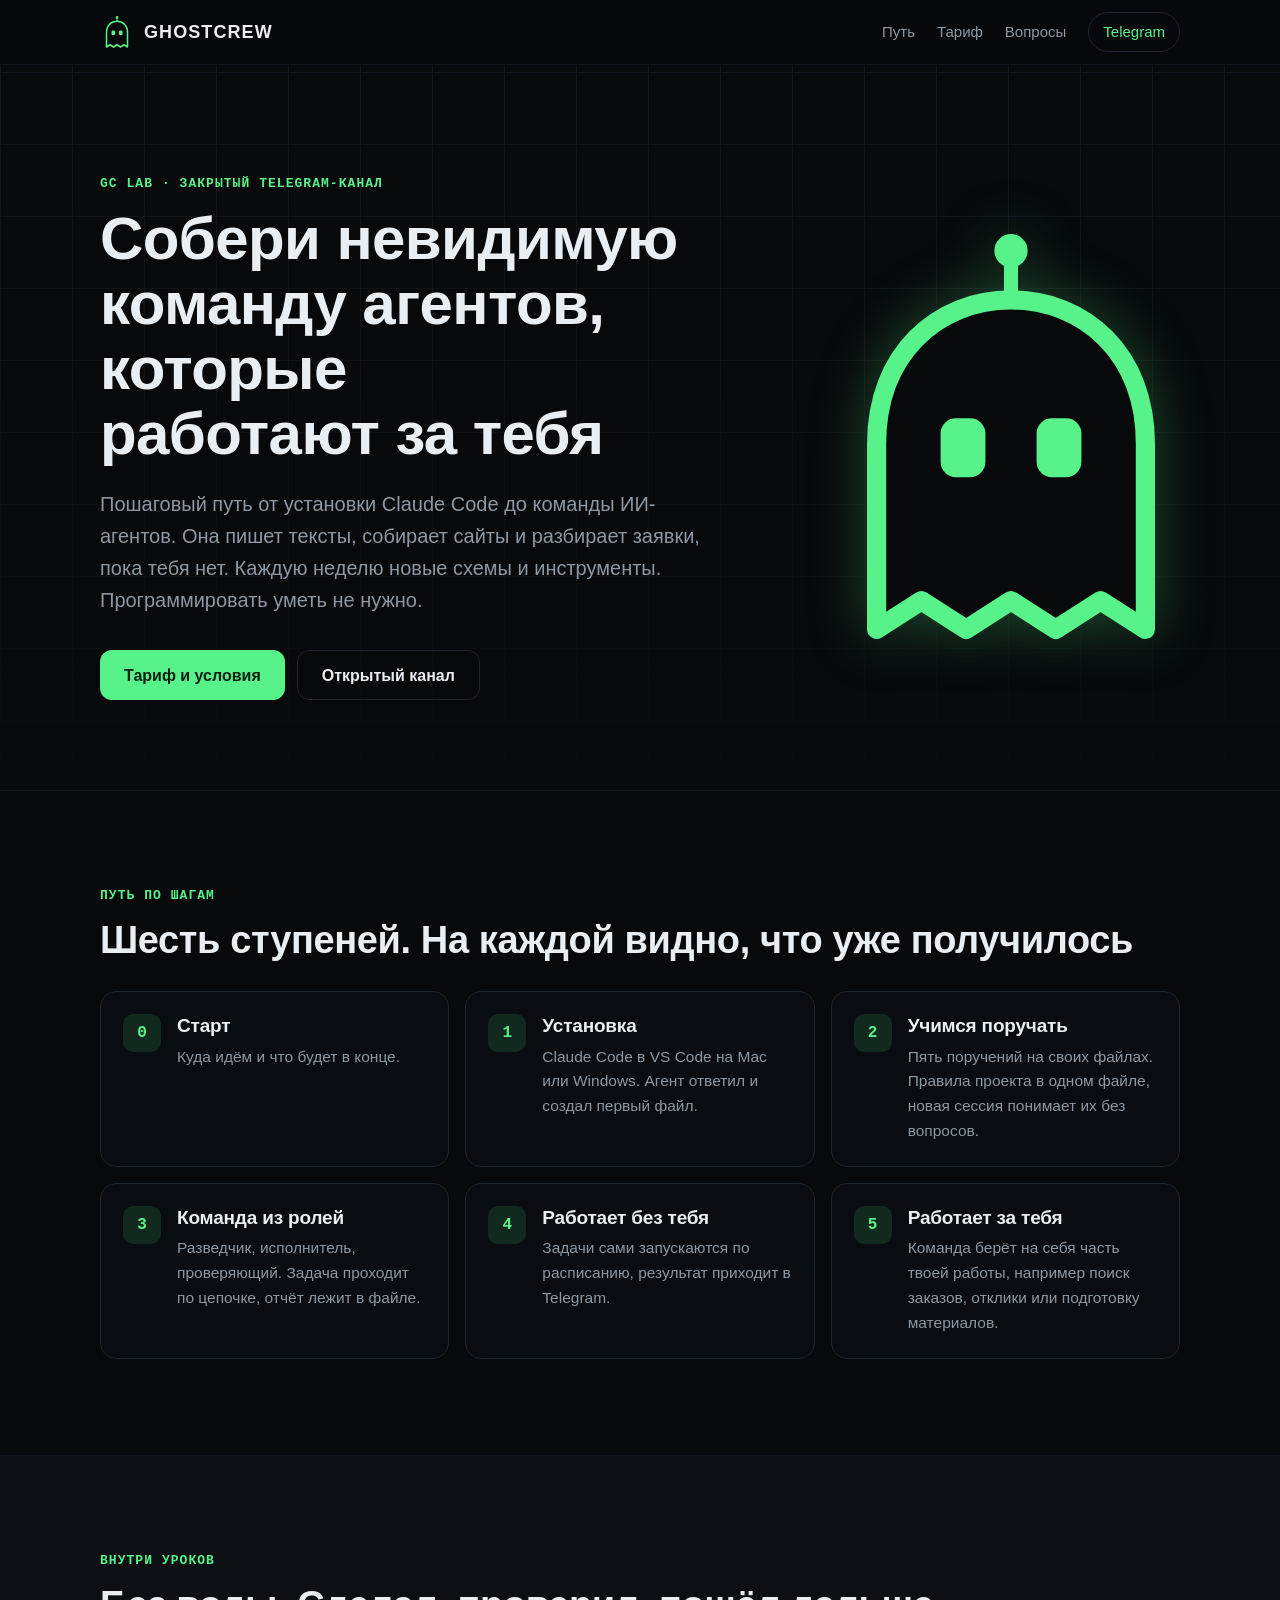
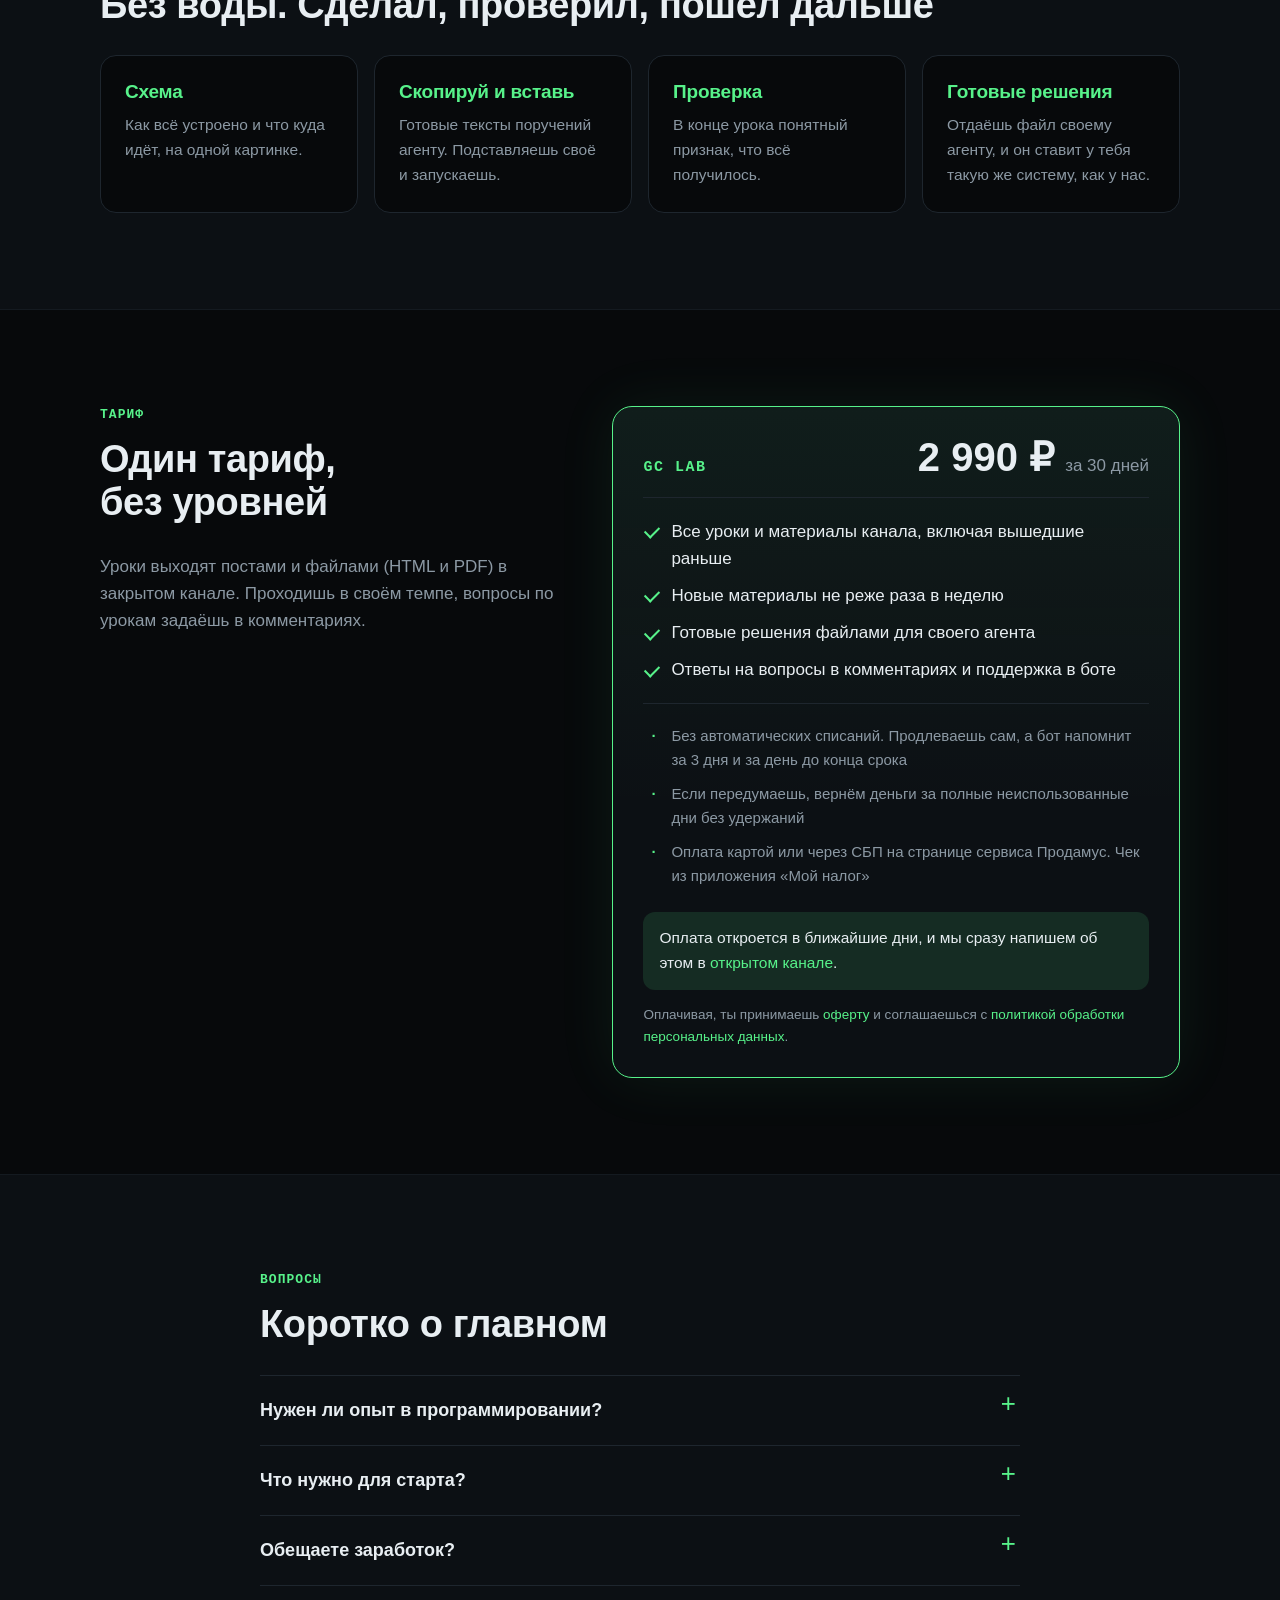
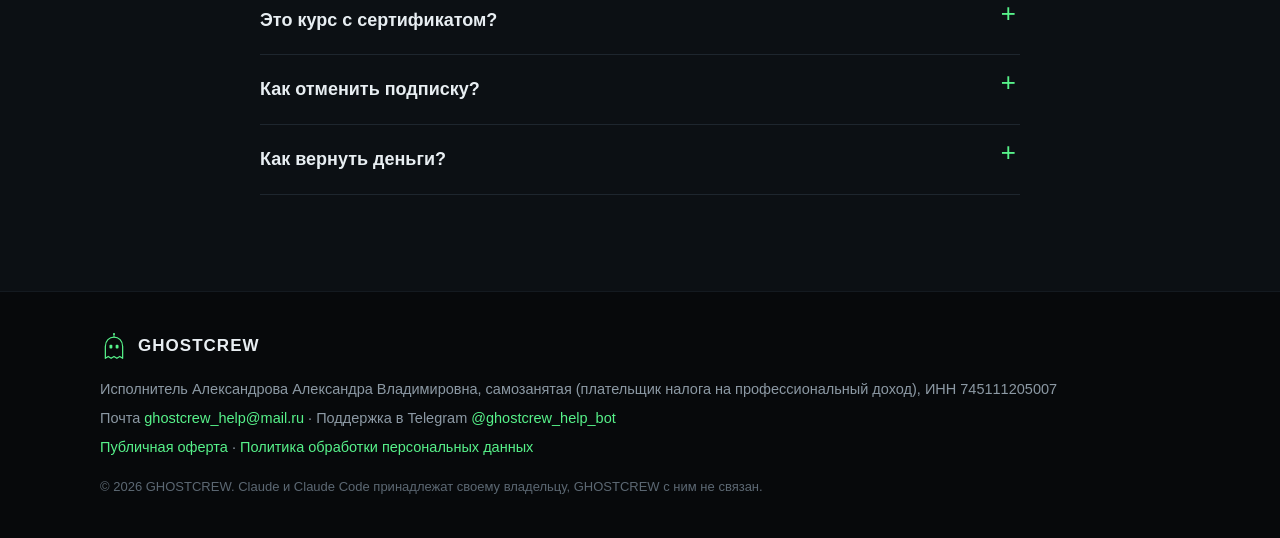
==== index.html @ 0bdbd12a "Сайт GHOSTCREW: главная, оферта, политика Co-Authored-By: Claude Opus 5.5 <noreply@anthropic.com>" ====
<!doctype html>
<html lang="ru">
<head>
<meta charset="utf-8">
<meta name="viewport" content="width=device-width, initial-scale=1, viewport-fit=cover">
<title>GHOSTCREW</title>
<meta name="description" content="GC LAB, закрытый Telegram-канал GHOSTCREW. Пошагово собираем в Claude Code команду ИИ-агентов, которая работает за тебя. Подписка 2 990 ₽ за 30 дней.">
<link rel="icon" href="logo.svg" type="image/svg+xml">
<link rel="stylesheet" href="style.css">
</head>
<body>
<div class="grid-bg" aria-hidden="true"></div>

<header class="top">
  <div class="wrap top-in">
    <a class="brand" href="./"><img src="logo.svg" alt="" width="34" height="34">GHOSTCREW</a>
    <nav class="nav">
      <a href="#put">Путь</a>
      <a href="#tarif">Тариф</a>
      <a href="#voprosy">Вопросы</a>
      <a class="nav-tg" href="https://t.me/ghostcrew_club">Telegram</a>
    </nav>
  </div>
</header>

<main>
<section class="hero">
  <div class="wrap hero-in">
    <div class="hero-text">
      <p class="label">GC LAB · закрытый Telegram-канал</p>
      <h1>Собери невидимую команду агентов, которые работают за тебя</h1>
      <p class="lead">Пошаговый путь от установки Claude Code до команды ИИ-агентов. Она пишет тексты, собирает сайты и разбирает заявки, пока тебя нет. Каждую неделю новые схемы и инструменты. Программировать уметь не нужно.</p>
      <div class="cta">
        <a class="btn btn-main" href="#tarif">Тариф и условия</a>
        <a class="btn btn-ghost" href="https://t.me/ghostcrew_club">Открытый канал</a>
      </div>
    </div>
    <div class="hero-ghost" aria-hidden="true">
      <img src="logo.svg" alt="" width="360" height="360">
    </div>
  </div>
</section>

<section class="sec" id="put">
  <div class="wrap">
    <p class="label">Путь по шагам</p>
    <h2>Шесть ступеней. На каждой видно, что уже получилось</h2>
    <ol class="steps">
      <li><span class="n">0</span><div><h3>Старт</h3><p>Куда идём и что будет в конце.</p></div></li>
      <li><span class="n">1</span><div><h3>Установка</h3><p>Claude Code в VS Code на Mac или Windows. Агент ответил и создал первый файл.</p></div></li>
      <li><span class="n">2</span><div><h3>Учимся поручать</h3><p>Пять поручений на своих файлах. Правила проекта в одном файле, новая сессия понимает их без вопросов.</p></div></li>
      <li><span class="n">3</span><div><h3>Команда из ролей</h3><p>Разведчик, исполнитель, проверяющий. Задача проходит по цепочке, отчёт лежит в файле.</p></div></li>
      <li><span class="n">4</span><div><h3>Работает без тебя</h3><p>Задачи сами запускаются по расписанию, результат приходит в Telegram.</p></div></li>
      <li><span class="n">5</span><div><h3>Работает за тебя</h3><p>Команда берёт на себя часть твоей работы, например поиск заказов, отклики или подготовку материалов.</p></div></li>
    </ol>
  </div>
</section>

<section class="sec sec-alt">
  <div class="wrap">
    <p class="label">Внутри уроков</p>
    <h2>Без воды. Сделал, проверил, пошёл дальше</h2>
    <div class="cards">
      <div class="card"><h3>Схема</h3><p>Как всё устроено и что куда идёт, на одной картинке.</p></div>
      <div class="card"><h3>Скопируй и вставь</h3><p>Готовые тексты поручений агенту. Подставляешь своё и запускаешь.</p></div>
      <div class="card"><h3>Проверка</h3><p>В конце урока понятный признак, что всё получилось.</p></div>
      <div class="card"><h3>Готовые решения</h3><p>Отдаёшь файл своему агенту, и он ставит у тебя такую же систему, как у нас.</p></div>
    </div>
  </div>
</section>

<section class="sec" id="tarif">
  <div class="wrap tarif-in">
    <div>
      <p class="label">Тариф</p>
      <h2>Один тариф, без уровней</h2>
      <p class="muted">Уроки выходят постами и файлами (HTML и PDF) в закрытом канале. Проходишь в своём темпе, вопросы по урокам задаёшь в комментариях.</p>
    </div>
    <div class="price-card">
      <div class="price-head">
        <span class="price-name">GC LAB</span>
        <span class="price">2 990 ₽ <small>за 30 дней</small></span>
      </div>
      <ul class="incl">
        <li>Все уроки и материалы канала, включая вышедшие раньше</li>
        <li>Новые материалы не реже раза в неделю</li>
        <li>Готовые решения файлами для своего агента</li>
        <li>Ответы на вопросы в комментариях и поддержка в боте</li>
      </ul>
      <ul class="terms">
        <li>Без автоматических списаний. Продлеваешь сам, а бот напомнит за 3 дня и за день до конца срока</li>
        <li>Если передумаешь, вернём деньги за полные неиспользованные дни без удержаний</li>
        <li>Оплата картой или через СБП на странице сервиса Продамус. Чек из приложения «Мой налог»</li>
      </ul>
      <p class="soon">Оплата откроется в ближайшие дни, и мы сразу напишем об этом в <a href="https://t.me/ghostcrew_club">открытом канале</a>.</p>
      <p class="fine">Оплачивая, ты принимаешь <a href="oferta.html">оферту</a> и соглашаешься с <a href="politika.html">политикой обработки персональных данных</a>.</p>
    </div>
  </div>
</section>

<section class="sec sec-alt" id="voprosy">
  <div class="wrap narrow">
    <p class="label">Вопросы</p>
    <h2>Коротко о главном</h2>
    <details>
      <summary>Нужен ли опыт в программировании?</summary>
      <p>Нет. Путь начинается с установки, и всё расписано по шагам. Код за тебя пишет агент, а ты ставишь ему задачи и проверяешь результат.</p>
    </details>
    <details>
      <summary>Что нужно для старта?</summary>
      <p>Mac или компьютер с Windows, бесплатный редактор VS Code и подписка Claude Pro или выше. Подписку оформляешь сам, напрямую у владельца сервиса. Мы не продаём доступ к Claude и не помогаем его получить. Официально сервис в России недоступен, учти это до оплаты.</p>
    </details>
    <details>
      <summary>Обещаете заработок?</summary>
      <p>Нет. Мы учим собирать агентов и проверять их работу. Сколько это сэкономит или принесёт, зависит от твоих задач и действий.</p>
    </details>
    <details>
      <summary>Это курс с сертификатом?</summary>
      <p>Нет. Это информационные материалы в закрытом канале, без аттестации и документов об обучении.</p>
    </details>
    <details>
      <summary>Как отменить подписку?</summary>
      <p>Отменять ничего не нужно. Автоматических списаний нет, и если не продлишь, доступ закончится сам.</p>
    </details>
    <details>
      <summary>Как вернуть деньги?</summary>
      <p>Напиши в поддержку <a href="https://t.me/ghostcrew_help_bot">@ghostcrew_help_bot</a> или на почту ниже. Вернём за полные неиспользованные дни без удержаний. Порядок описан в <a href="oferta.html">оферте</a>.</p>
    </details>
  </div>
</section>
</main>

<footer class="foot">
  <div class="wrap foot-in">
    <div class="foot-brand"><img src="logo.svg" alt="" width="28" height="28">GHOSTCREW</div>
    <div class="req">
      <p>Исполнитель Александрова Александра Владимировна, самозанятая (плательщик налога на профессиональный доход), ИНН 745111205007</p>
      <p>Почта <a href="mailto:ghostcrew_help@mail.ru">ghostcrew_help@mail.ru</a> · Поддержка в Telegram <a href="https://t.me/ghostcrew_help_bot">@ghostcrew_help_bot</a></p>
      <p><a href="oferta.html">Публичная оферта</a> · <a href="politika.html">Политика обработки персональных данных</a></p>
    </div>
    <p class="copy">© 2026 GHOSTCREW. Claude и Claude Code принадлежат своему владельцу, GHOSTCREW с ним не связан.</p>
  </div>
</footer>
</body>
</html>
---- style.css ----
:root {
  --bg: #07090B;
  --bg-2: #0C1014;
  --line: #141A20;
  --line-2: #1E262E;
  --fg: #E8EEF2;
  --muted: #8C99A4;
  --accent: #57F28A;
  --accent-dim: rgba(87, 242, 138, 0.12);
  --mono: ui-monospace, "SF Mono", "JetBrains Mono", Menlo, Consolas, monospace;
  --sans: -apple-system, BlinkMacSystemFont, "Segoe UI", Roboto, "Helvetica Neue", Arial, sans-serif;
  color-scheme: dark;
}
* { box-sizing: border-box; }
html { scroll-behavior: smooth; }
body {
  margin: 0;
  background: var(--bg);
  color: var(--fg);
  font: 17px/1.6 var(--sans);
  -webkit-font-smoothing: antialiased;
}
img { max-width: 100%; display: block; }
a { color: var(--accent); text-decoration: none; }
a:hover { text-decoration: underline; }

.grid-bg {
  position: fixed; inset: 0; z-index: -1; pointer-events: none;
  background-image:
    linear-gradient(var(--line) 1px, transparent 1px),
    linear-gradient(90deg, var(--line) 1px, transparent 1px);
  background-size: 72px 72px;
  mask-image: linear-gradient(to bottom, #000 0%, rgba(0,0,0,.35) 60%, transparent 100%);
  -webkit-mask-image: linear-gradient(to bottom, #000 0%, rgba(0,0,0,.35) 60%, transparent 100%);
}

.wrap {
  max-width: 1120px; margin: 0 auto;
  padding-left: max(20px, env(safe-area-inset-left, 0px));
  padding-right: max(20px, env(safe-area-inset-right, 0px));
}
.narrow { max-width: 800px; }

.label {
  font: 600 13px/1.4 var(--mono);
  letter-spacing: .08em; text-transform: uppercase;
  color: var(--accent); margin: 0 0 14px;
}
h1, h2, h3 { text-wrap: balance; margin: 0; letter-spacing: -.01em; }
h1 { font-size: clamp(34px, 5.4vw, 60px); line-height: 1.08; font-weight: 800; }
h2 { font-size: clamp(26px, 3.4vw, 38px); line-height: 1.15; font-weight: 750; margin-bottom: 28px; }
h3 { font-size: 19px; line-height: 1.3; font-weight: 700; }
p { margin: 0; }
.muted { color: var(--muted); }

/* top */
.top {
  position: sticky; top: 0; z-index: 10;
  background: rgba(7, 9, 11, .82);
  backdrop-filter: blur(10px); -webkit-backdrop-filter: blur(10px);
  border-bottom: 1px solid var(--line);
  padding-top: env(safe-area-inset-top, 0px);
}
.top-in { display: flex; align-items: center; justify-content: space-between; gap: 16px; height: 64px; }
.brand { display: flex; align-items: center; gap: 10px; color: var(--fg); font: 800 18px/1 var(--sans); letter-spacing: .06em; }
.brand:hover { text-decoration: none; }
.nav { display: flex; gap: 22px; align-items: center; }
.nav a { color: var(--muted); font-size: 15px; }
.nav a:hover { color: var(--fg); text-decoration: none; }
.nav .nav-tg { color: var(--accent); border: 1px solid var(--line-2); padding: 7px 14px; border-radius: 999px; }

/* hero */
.hero { padding-block: clamp(56px, 9vw, 110px) clamp(48px, 7vw, 90px); }
.hero-in { display: grid; grid-template-columns: 1.35fr .65fr; gap: 40px; align-items: center; }
.hero-text { min-width: 0; }
.lead { margin-top: 22px; font-size: clamp(17px, 1.6vw, 20px); color: var(--muted); max-width: 620px; }
.cta { display: flex; flex-wrap: wrap; gap: 12px; margin-top: 34px; }
.btn {
  display: inline-flex; align-items: center; justify-content: center;
  min-height: 50px; padding: 0 24px; border-radius: 12px;
  font-weight: 700; font-size: 16px;
}
.btn:hover { text-decoration: none; }
.btn-main { background: var(--accent); color: #062010; }
.btn-main:hover { filter: brightness(1.08); }
.btn-ghost { border: 1px solid var(--line-2); color: var(--fg); }
.btn-ghost:hover { border-color: var(--accent); }
.hero-ghost { display: flex; justify-content: center; }
.hero-ghost img {
  width: min(320px, 100%); height: auto;
  filter: drop-shadow(0 0 28px rgba(87, 242, 138, .28));
  animation: float 6s ease-in-out infinite;
}
@keyframes float { 0%, 100% { transform: translateY(0); } 50% { transform: translateY(-12px); } }
@media (prefers-reduced-motion: reduce) { .hero-ghost img { animation: none; } html { scroll-behavior: auto; } }

/* sections */
.sec { padding-block: clamp(56px, 8vw, 96px); border-top: 1px solid var(--line); }
.sec-alt { background: var(--bg-2); }

.steps { list-style: none; margin: 0; padding: 0; display: grid; grid-template-columns: repeat(3, 1fr); gap: 16px; }
.steps li {
  display: flex; gap: 16px; padding: 22px;
  border: 1px solid var(--line-2); border-radius: 16px; background: rgba(12, 16, 20, .6);
}
.steps li > div { min-width: 0; }
.steps .n {
  flex: none; width: 38px; height: 38px; border-radius: 10px;
  display: grid; place-items: center;
  font: 700 16px/1 var(--mono); color: var(--accent); background: var(--accent-dim);
}
.steps p { color: var(--muted); margin-top: 6px; font-size: 15.5px; }

.cards { display: grid; grid-template-columns: repeat(4, 1fr); gap: 16px; }
.card { padding: 24px; border: 1px solid var(--line-2); border-radius: 16px; background: var(--bg); min-width: 0; }
.card h3 { color: var(--accent); }
.card p { color: var(--muted); margin-top: 8px; font-size: 15.5px; }

/* tarif */
.tarif-in { display: grid; grid-template-columns: .9fr 1.1fr; gap: 48px; align-items: start; }
.tarif-in > div { min-width: 0; }
.price-card {
  border: 1px solid var(--accent); border-radius: 20px; padding: 30px;
  background: linear-gradient(180deg, rgba(87, 242, 138, .06), transparent 60%), var(--bg-2);
  box-shadow: 0 0 60px rgba(87, 242, 138, .08);
}
.price-head { display: flex; flex-wrap: wrap; align-items: baseline; justify-content: space-between; gap: 8px 16px; padding-bottom: 20px; border-bottom: 1px solid var(--line-2); }
.price-name { font: 700 15px/1 var(--mono); letter-spacing: .1em; color: var(--accent); }
.price { font-size: 40px; font-weight: 800; line-height: 1; }
.price small { font-size: 17px; font-weight: 500; color: var(--muted); }
.incl, .terms { list-style: none; margin: 20px 0 0; padding: 0; display: grid; gap: 10px; }
.incl li, .terms li { position: relative; padding-left: 28px; }
.incl li::before { content: ""; position: absolute; left: 2px; top: .5em; width: 12px; height: 7px; border-left: 2px solid var(--accent); border-bottom: 2px solid var(--accent); transform: rotate(-45deg); }
.terms { padding-top: 20px; border-top: 1px solid var(--line-2); }
.terms li { color: var(--muted); font-size: 15px; }
.terms li::before { content: "·"; position: absolute; left: 8px; color: var(--accent); font-weight: 800; }
.soon { margin-top: 24px; padding: 14px 16px; border-radius: 12px; background: var(--accent-dim); font-size: 15.5px; }
.fine { margin-top: 14px; font-size: 13.5px; color: var(--muted); }

/* faq */
details { border-bottom: 1px solid var(--line-2); }
details:first-of-type { border-top: 1px solid var(--line-2); }
summary {
  cursor: pointer; list-style: none; padding: 20px 36px 20px 0; position: relative;
  font-weight: 650; font-size: 18px;
}
summary::-webkit-details-marker { display: none; }
summary::after { content: "+"; position: absolute; right: 4px; top: 16px; font: 400 26px/1 var(--mono); color: var(--accent); }
details[open] summary::after { content: "−"; }
details p { color: var(--muted); padding: 0 0 22px; max-width: 680px; }

/* footer */
.foot { border-top: 1px solid var(--line); padding-block: 40px calc(40px + env(safe-area-inset-bottom, 0px)); }
.foot-in { display: grid; gap: 18px; }
.foot-brand { display: flex; align-items: center; gap: 10px; font-weight: 800; letter-spacing: .06em; }
.req { display: grid; gap: 6px; color: var(--muted); font-size: 14.5px; }
.copy { color: #5C6873; font-size: 13px; }

/* документы */
.doc { padding-block: 48px 80px; }
.doc .wrap { max-width: 820px; }
.doc h1 { font-size: clamp(26px, 4vw, 36px); margin-bottom: 6px; }
.doc .sub { color: var(--muted); margin-bottom: 8px; }
.doc .ed { color: var(--muted); font: 14px/1.4 var(--mono); margin-bottom: 36px; }
.doc h2 { font-size: 21px; margin: 36px 0 12px; }
.doc p { margin: 0 0 12px; color: #CBD5DC; overflow-wrap: anywhere; }
.doc hr { border: 0; border-top: 1px solid var(--line-2); margin: 56px 0 40px; }
.back { display: inline-block; margin-bottom: 28px; font-size: 15px; }

@media (max-width: 960px) {
  .cards { grid-template-columns: repeat(2, 1fr); }
  .steps { grid-template-columns: repeat(2, 1fr); }
  .tarif-in { grid-template-columns: 1fr; gap: 28px; }
}
@media (max-width: 720px) {
  .hero-in { grid-template-columns: 1fr; }
  .hero-ghost { order: -1; justify-content: flex-start; }
  .hero-ghost img { width: 120px; }
  .nav a:not(.nav-tg) { display: none; }
  .steps, .cards { grid-template-columns: 1fr; }
  .price-card { padding: 22px; }
  .price { font-size: 34px; }
}
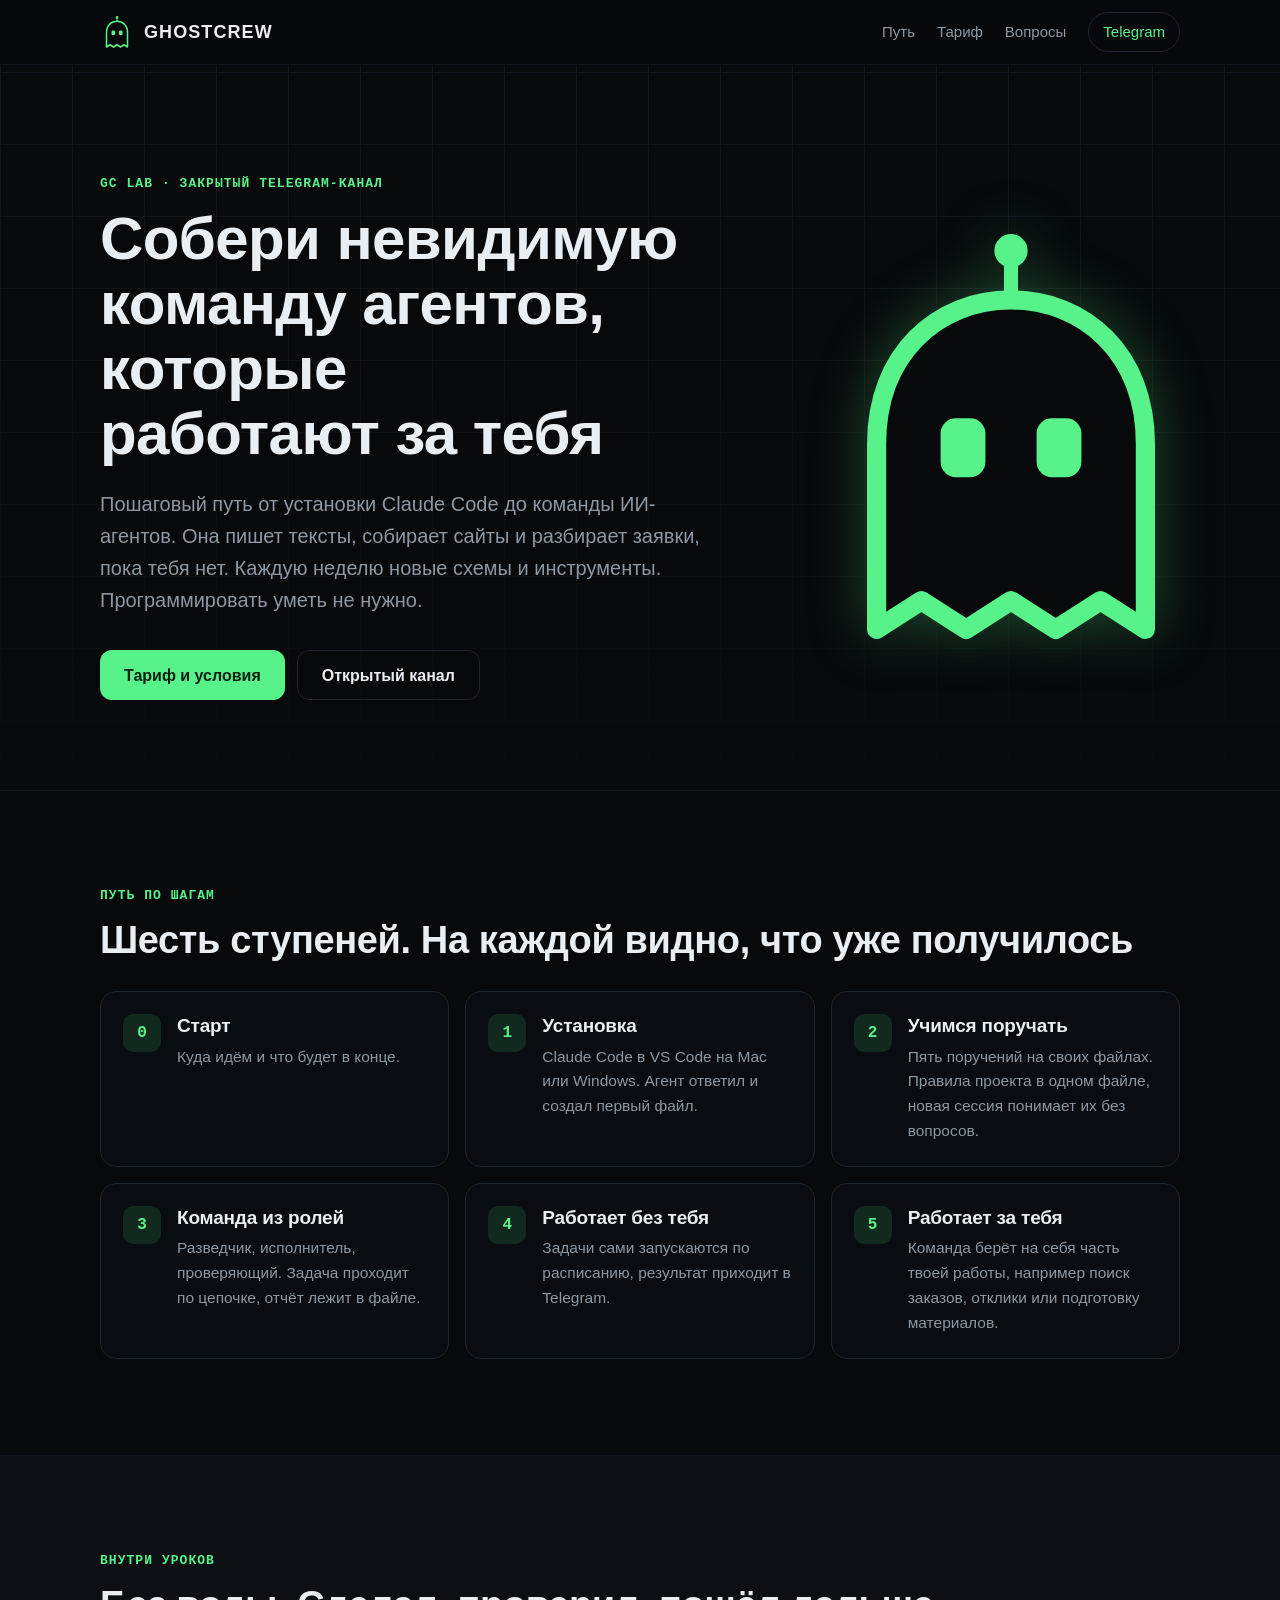
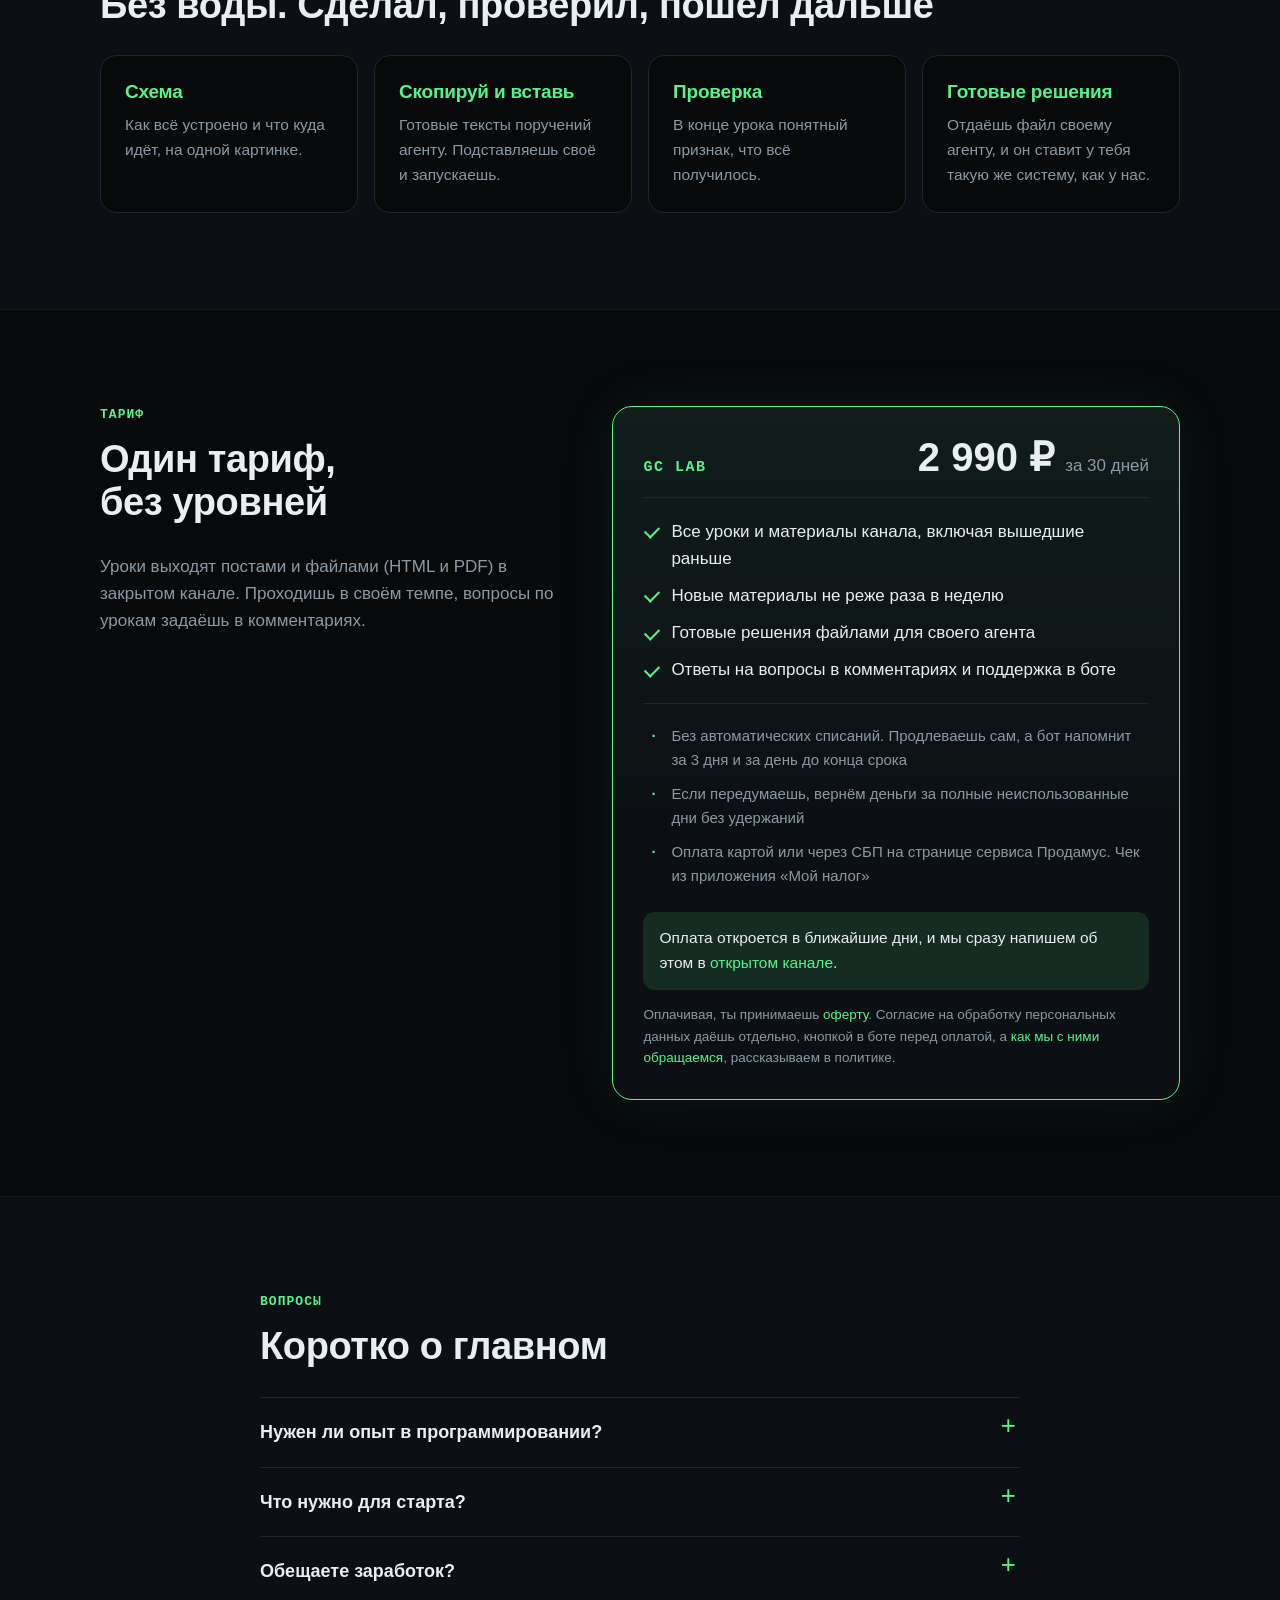
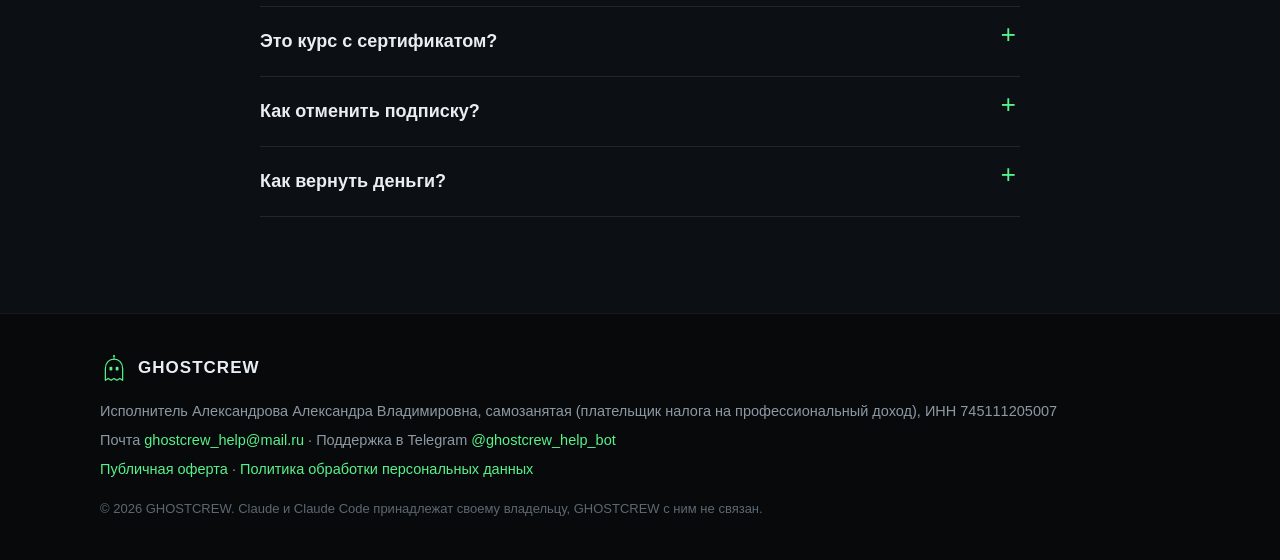
==== commit 504ee9b6: "Сайт: согласие на ПДн отдельно от оплаты (152-ФЗ); выкладка с пачкой Co-Authored-By: Claude Opus 5.5" ====
--- a/index.html
+++ b/index.html
@@ -93,7 +93,7 @@
         <li>Оплата картой или через СБП на странице сервиса Продамус. Чек из приложения «Мой налог»</li>
       </ul>
       <p class="soon">Оплата откроется в ближайшие дни, и мы сразу напишем об этом в <a href="https://t.me/ghostcrew_club">открытом канале</a>.</p>
-      <p class="fine">Оплачивая, ты принимаешь <a href="oferta.html">оферту</a> и соглашаешься с <a href="politika.html">политикой обработки персональных данных</a>.</p>
+      <p class="fine">Оплачивая, ты принимаешь <a href="oferta.html">оферту</a>. Согласие на обработку персональных данных даёшь отдельно, кнопкой в боте перед оплатой, а <a href="politika.html">как мы с ними обращаемся</a>, рассказываем в политике.</p>
     </div>
   </div>
 </section>
--- a/style.css
+++ b/style.css
@@ -181,3 +181,12 @@
   .price-card { padding: 22px; }
   .price { font-size: 34px; }
 }
+
+@media print {
+  body, .doc { background: #fff; color: #000; font-size: 11pt; }
+  .top, .back, .grid-bg { display: none; }
+  .doc { padding: 0; }
+  .doc h1, .doc h2 { color: #000; }
+  .doc p, .doc .sub, .doc .ed { color: #000; }
+  a { color: #000; }
+}
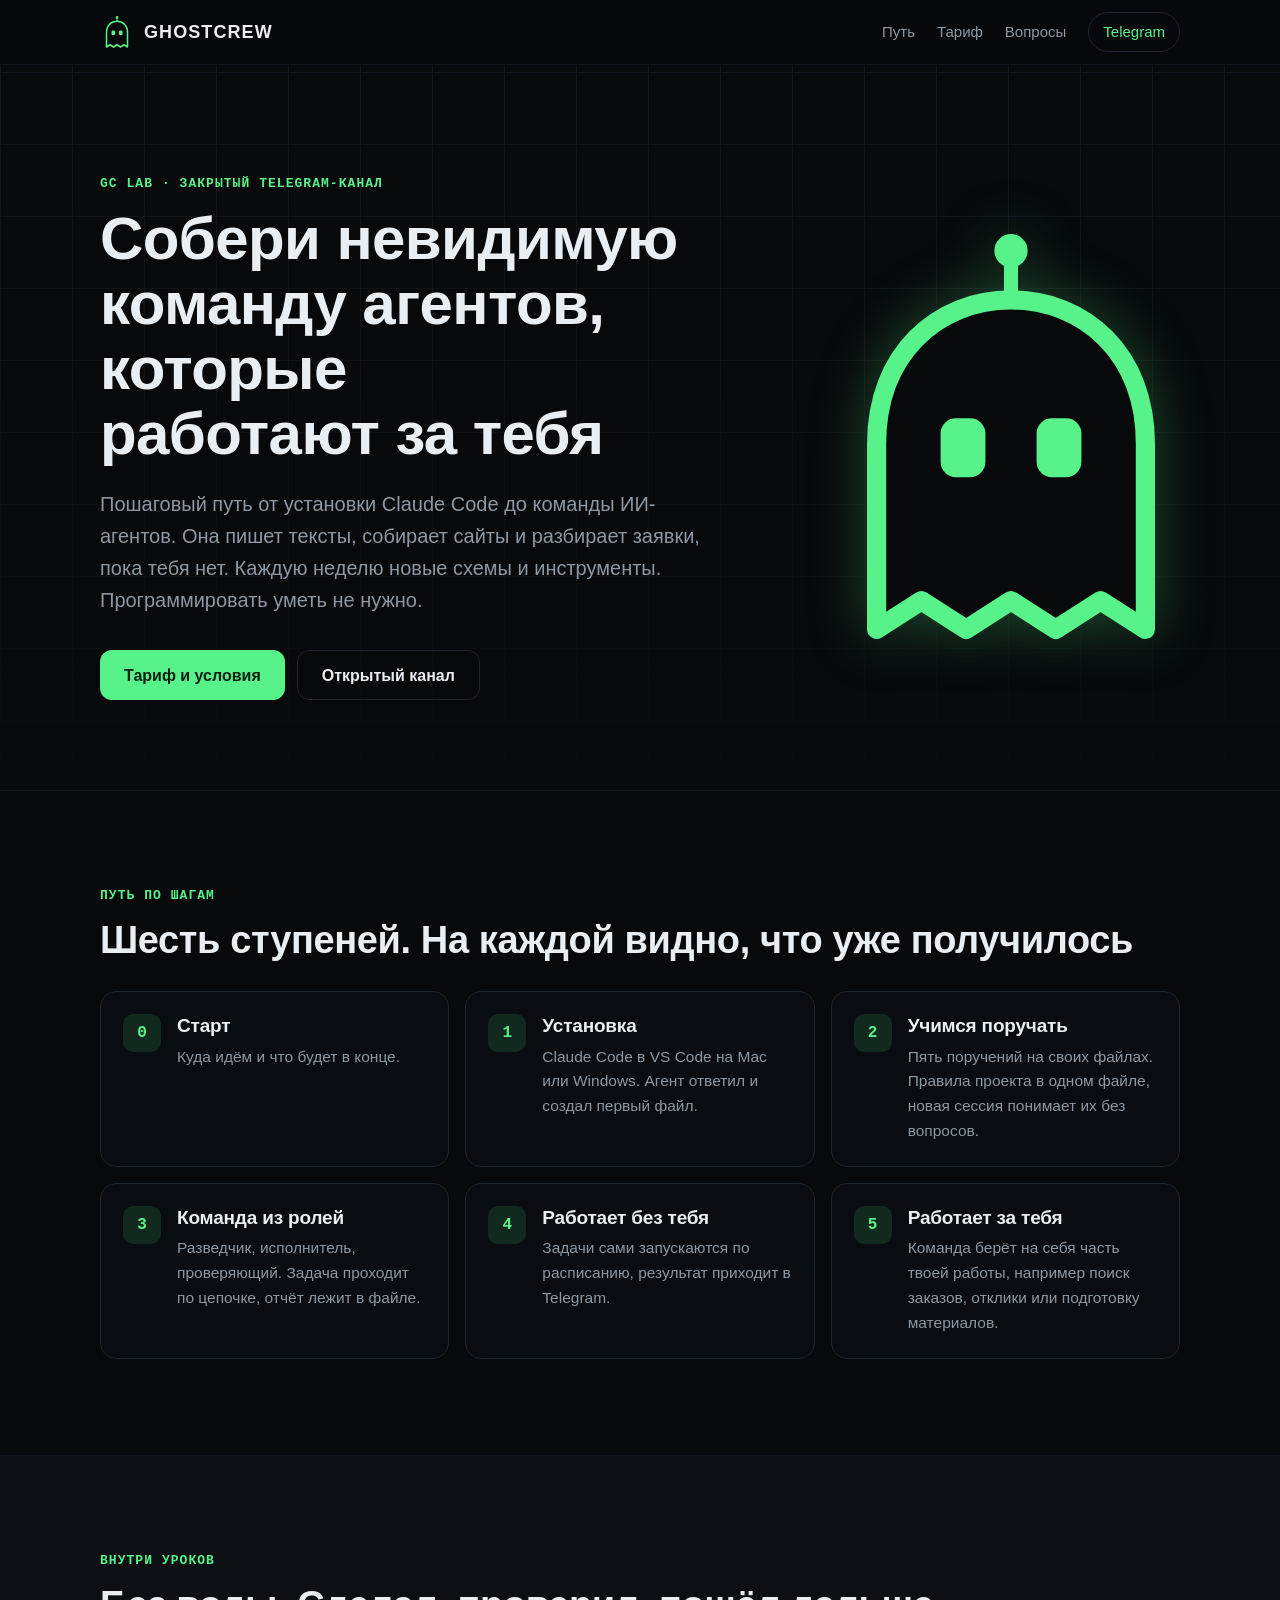
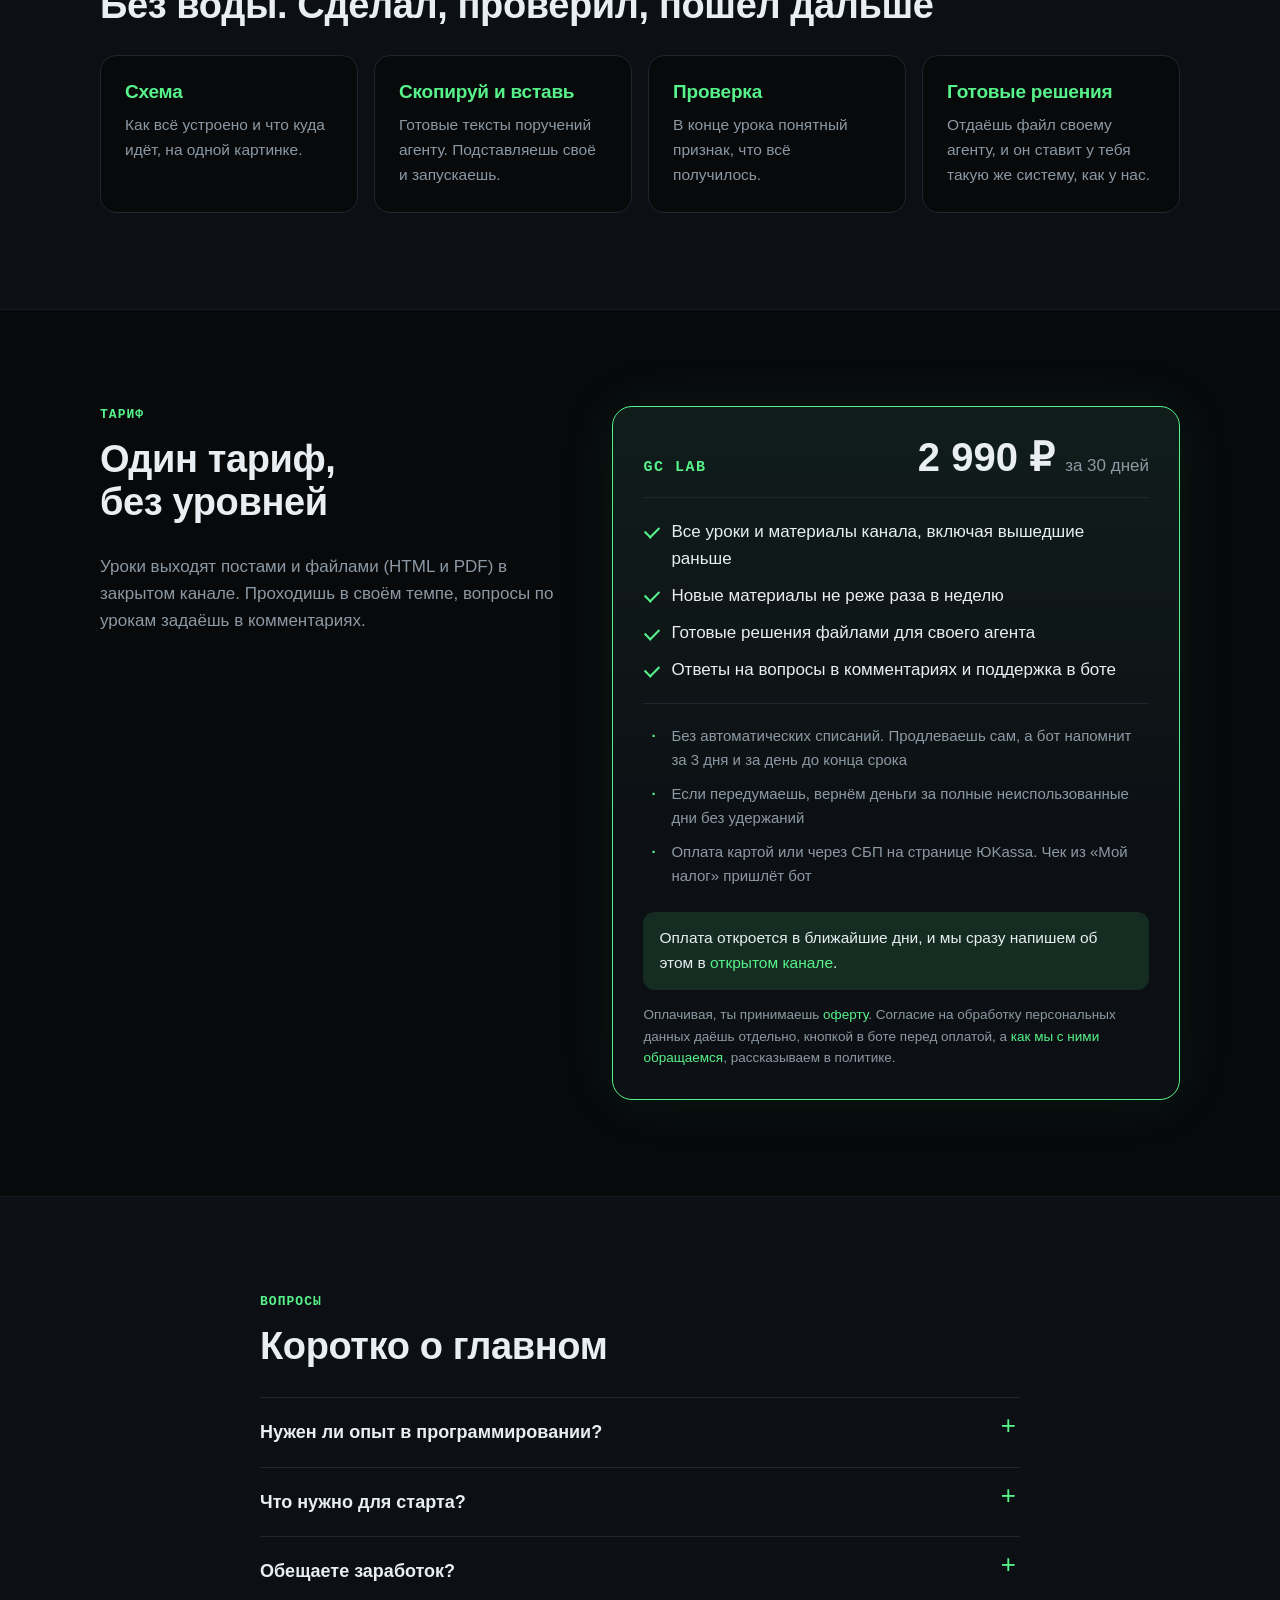
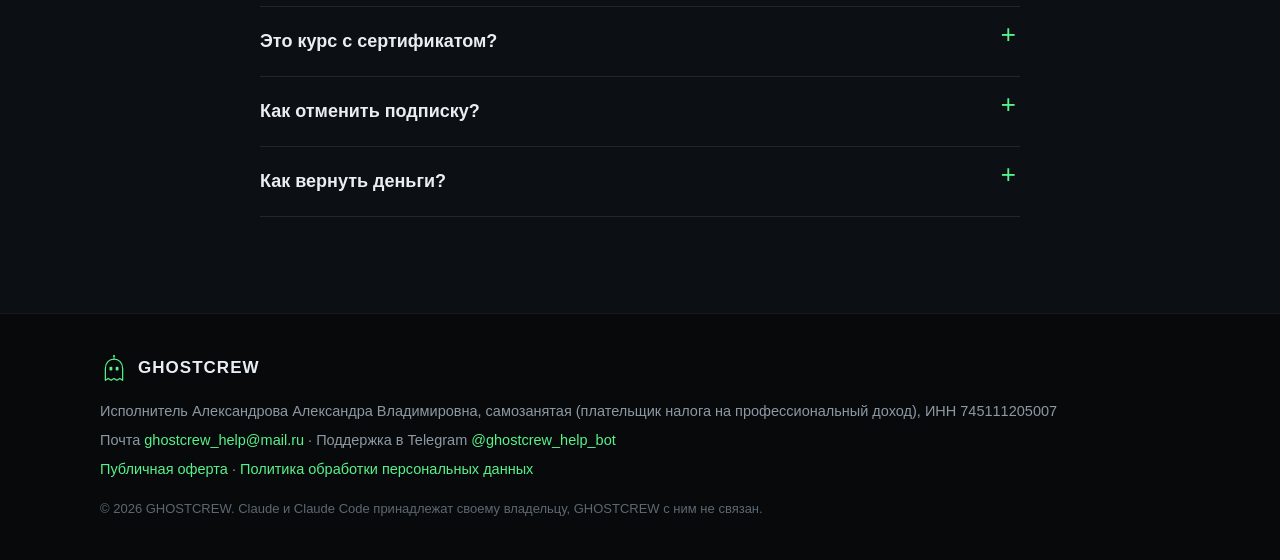
==== commit 2ca61976: "Оферта, политика, согласие, главная: оплата через ЮKassa вместо Продамуса (редакция 11.11.2026) Офер" ====
--- a/index.html
+++ b/index.html
@@ -90,7 +90,7 @@
       <ul class="terms">
         <li>Без автоматических списаний. Продлеваешь сам, а бот напомнит за 3 дня и за день до конца срока</li>
         <li>Если передумаешь, вернём деньги за полные неиспользованные дни без удержаний</li>
-        <li>Оплата картой или через СБП на странице сервиса Продамус. Чек из приложения «Мой налог»</li>
+        <li>Оплата картой или через СБП на странице ЮKassa. Чек из «Мой налог» пришлёт бот</li>
       </ul>
       <p class="soon">Оплата откроется в ближайшие дни, и мы сразу напишем об этом в <a href="https://t.me/ghostcrew_club">открытом канале</a>.</p>
       <p class="fine">Оплачивая, ты принимаешь <a href="oferta.html">оферту</a>. Согласие на обработку персональных данных даёшь отдельно, кнопкой в боте перед оплатой, а <a href="politika.html">как мы с ними обращаемся</a>, рассказываем в политике.</p>
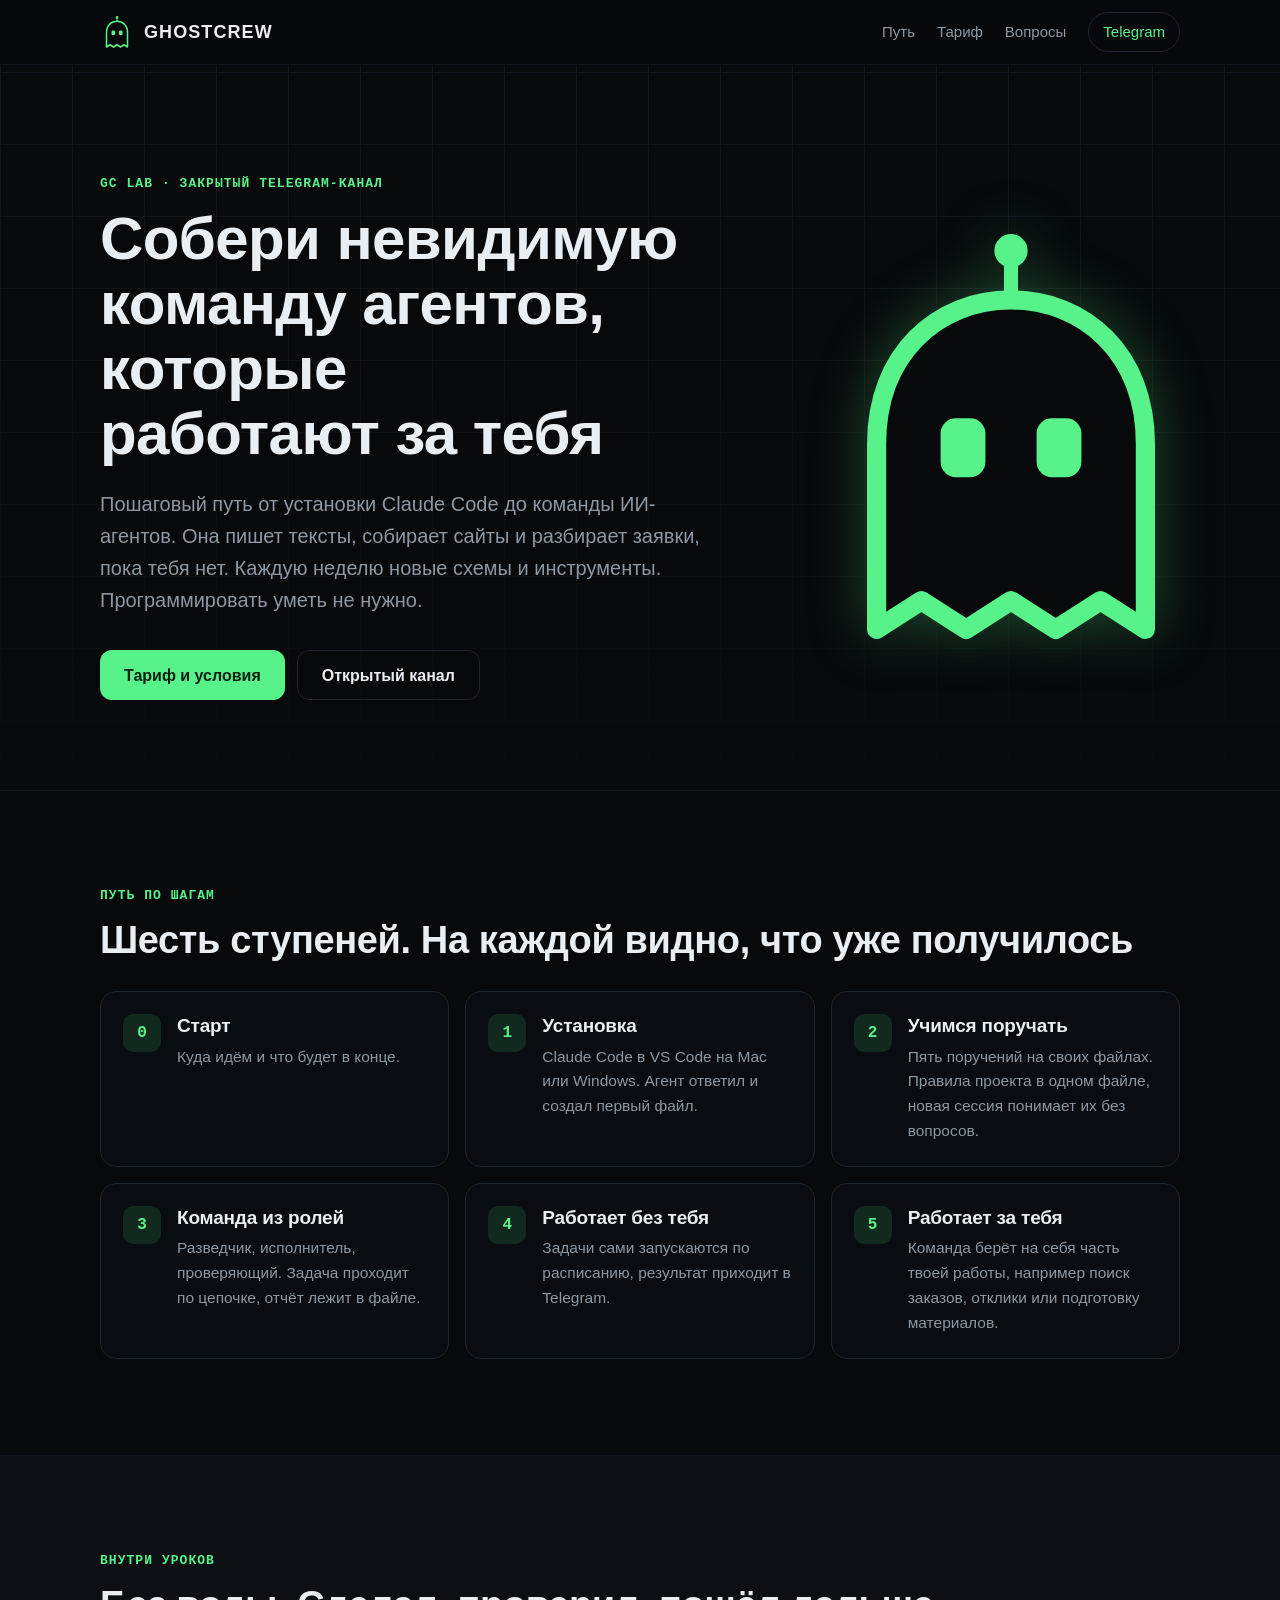
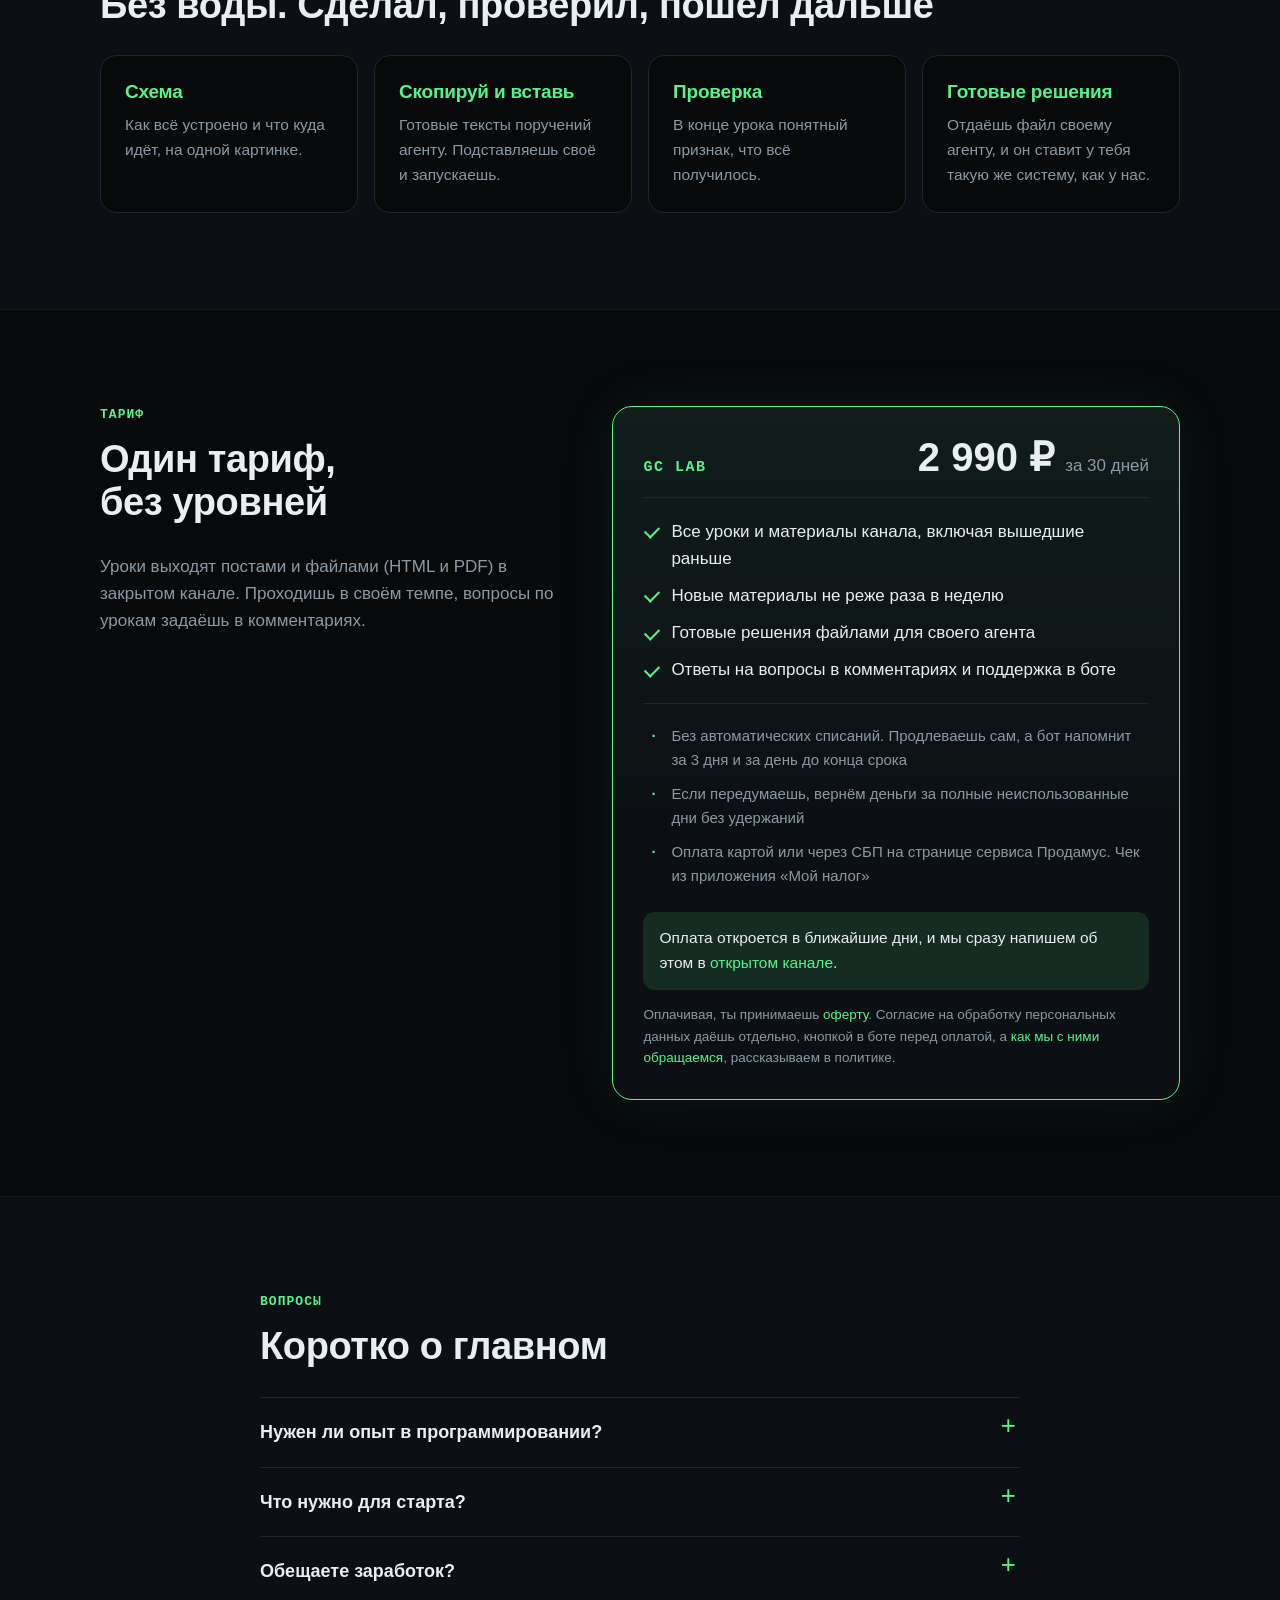
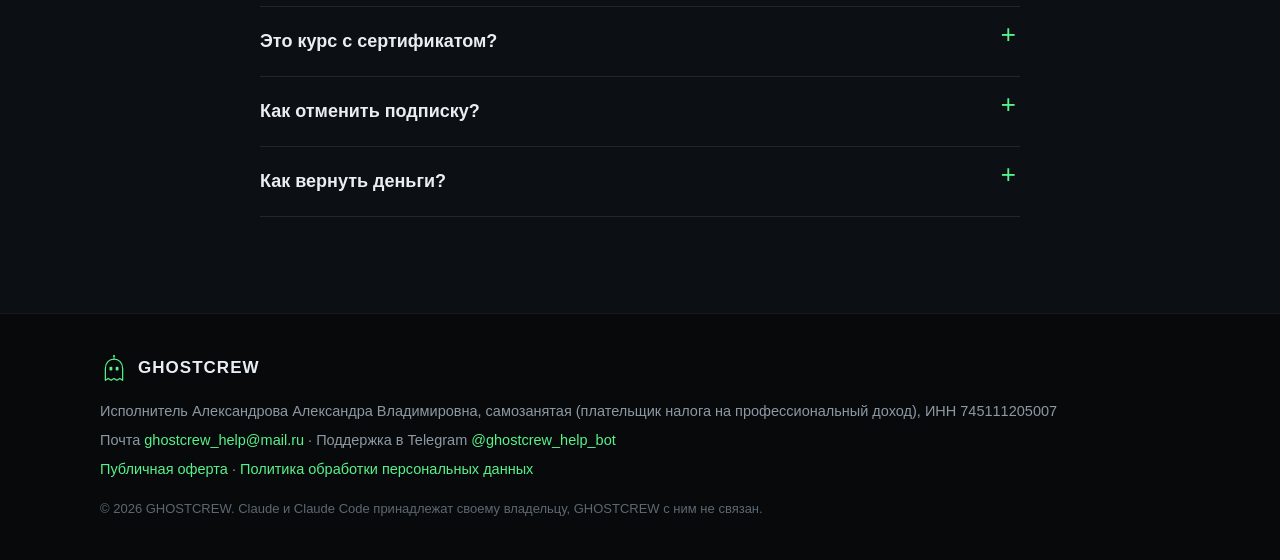
==== commit c25fa02c: "Revert "Оферта, политика, согласие, главная: оплата через ЮKassa вместо Продамуса (редакция 11.11.20" ====
--- a/index.html
+++ b/index.html
@@ -90,7 +90,7 @@
       <ul class="terms">
         <li>Без автоматических списаний. Продлеваешь сам, а бот напомнит за 3 дня и за день до конца срока</li>
         <li>Если передумаешь, вернём деньги за полные неиспользованные дни без удержаний</li>
-        <li>Оплата картой или через СБП на странице ЮKassa. Чек из «Мой налог» пришлёт бот</li>
+        <li>Оплата картой или через СБП на странице сервиса Продамус. Чек из приложения «Мой налог»</li>
       </ul>
       <p class="soon">Оплата откроется в ближайшие дни, и мы сразу напишем об этом в <a href="https://t.me/ghostcrew_club">открытом канале</a>.</p>
       <p class="fine">Оплачивая, ты принимаешь <a href="oferta.html">оферту</a>. Согласие на обработку персональных данных даёшь отдельно, кнопкой в боте перед оплатой, а <a href="politika.html">как мы с ними обращаемся</a>, рассказываем в политике.</p>
